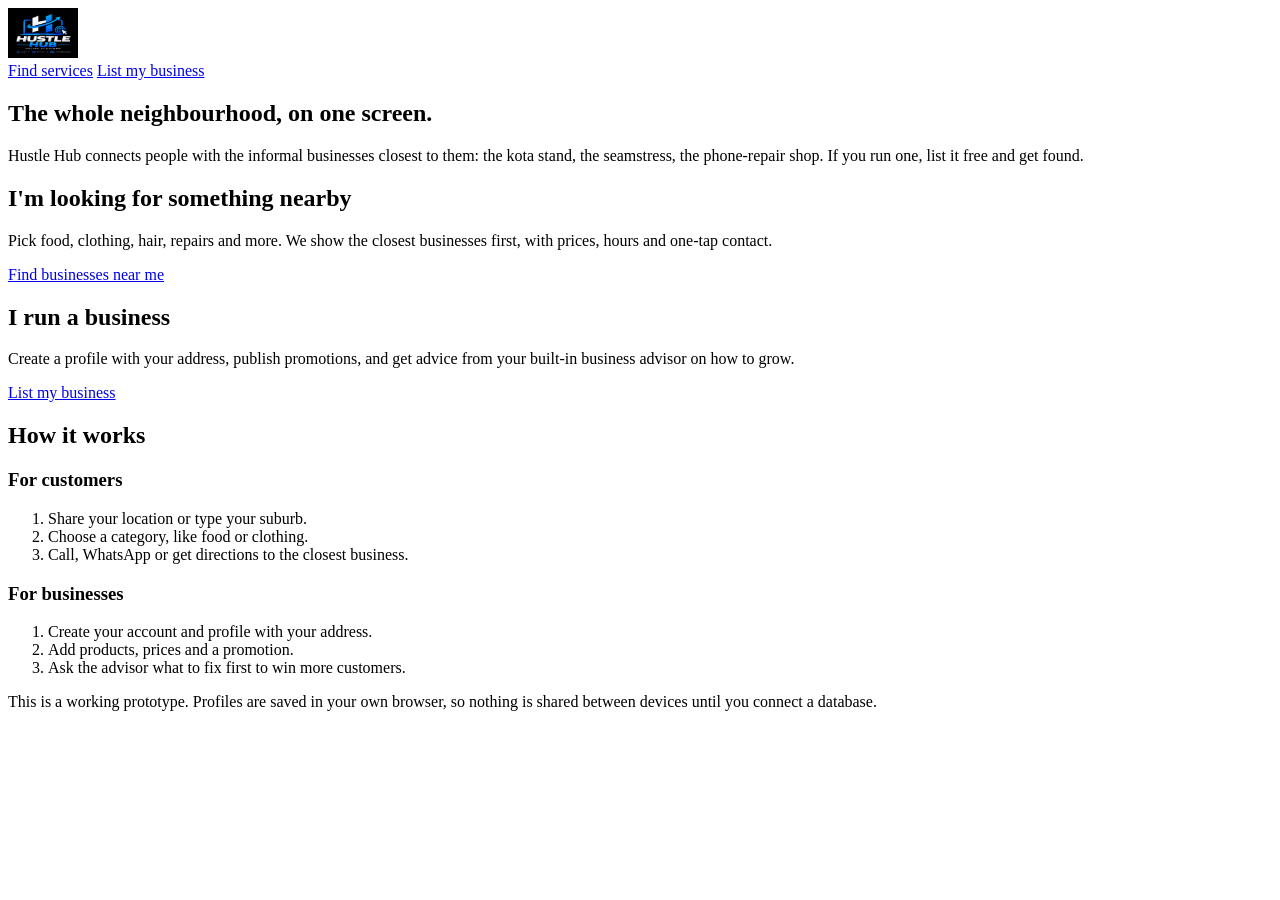
==== index.html @ f7a4a6bd "Add files via upload" ====
<!DOCTYPE html>
<html lang="en">
<head>
  <meta charset="utf-8">
  <meta name="viewport" content="width=device-width, initial-scale=1">
  <title>Hustle Hub: find and list local informal businesses</title>
  <meta name="description" content="Find informal businesses near you, or list yours and get found.">
  <link rel="preconnect" href="https://fonts.googleapis.com">
  <link rel="preconnect" href="https://fonts.gstatic.com" crossorigin>
  <link href="https://fonts.googleapis.com/css2?family=Bricolage+Grotesque:opsz,wght@12..96,500;12..96,700;12..96,800&family=Figtree:wght@400;500;600;700&display=swap" rel="stylesheet">
  <link rel="stylesheet" href="css/styles.css">
</head>
<body class="landing">
  <header class="site-header">
    <a class="logo slot" href="index.html"><span class="logo-slot" aria-hidden="true"><img src="WhatsApp Image 2026-09-21 at 06.44.46.jpeg" alt="" width="70px" height="50px"></span></a>
      
    <nav aria-label="Main">
      <a href="customer.html">Find services</a>
      <a href="business.html" class="btn btn-ghost btn-sm">List my business</a>
    </nav>
  </header>

  <main>
    <section class="hero container">
      <h1>The whole neighbourhood, on one screen.</h1>
      <p class="lead">Hustle Hub connects people with the informal businesses closest to them: the kota stand, the seamstress, the phone-repair shop. If you run one, list it free and get found.</p>
    </section>

    <section class="shopfronts container" aria-label="Choose how you want to use Corner Market">
      <article class="shopfront shopfront-customer">
        <div class="awning" aria-hidden="true"></div>
        <div class=" sign">
          <h2>I'm looking for something nearby</h2>
          <p>Pick food, clothing, hair, repairs and more. We show the closest businesses first, with prices, hours and one-tap contact.</p>
          <a class="btn btn-primary btn-lg" href="customer.html">Find businesses near me</a>
        </div>
      </article>

      <article class="shopfront shopfront-business">
        <div class="awning" aria-hidden="true"></div>
        <div class="sign">
          <h2>I run a business</h2>
          <p>Create a profile with your address, publish promotions, and get advice from your built-in business advisor on how to grow.</p>
          <a class="btn btn-accent btn-lg" href="business.html">List my business</a>
        </div>
      </article>
    </section>

    <section class="how container" aria-labelledby="howHeading">
      <h2 id="howHeading">How it works</h2>
      <div class="how-cols">
        <div>
          <h3>For customers</h3>
          <ol>
            <li>Share your location or type your suburb.</li>
            <li>Choose a category, like food or clothing.</li>
            <li>Call, WhatsApp or get directions to the closest business.</li>
          </ol>
        </div>
        <div>
          <h3>For businesses</h3>
          <ol>
            <li>Create your account and profile with your address.</li>
            <li>Add products, prices and a promotion.</li>
            <li>Ask the advisor what to fix first to win more customers.</li>
          </ol>
        </div>
      </div>
    </section>
  </main>

  <footer class="site-footer container">
    <p>This is a working prototype. Profiles are saved in your own browser, so nothing is shared between devices until you connect a database.</p>
  </footer>
  <script src="js/common.js"></script>
</body>
</html>
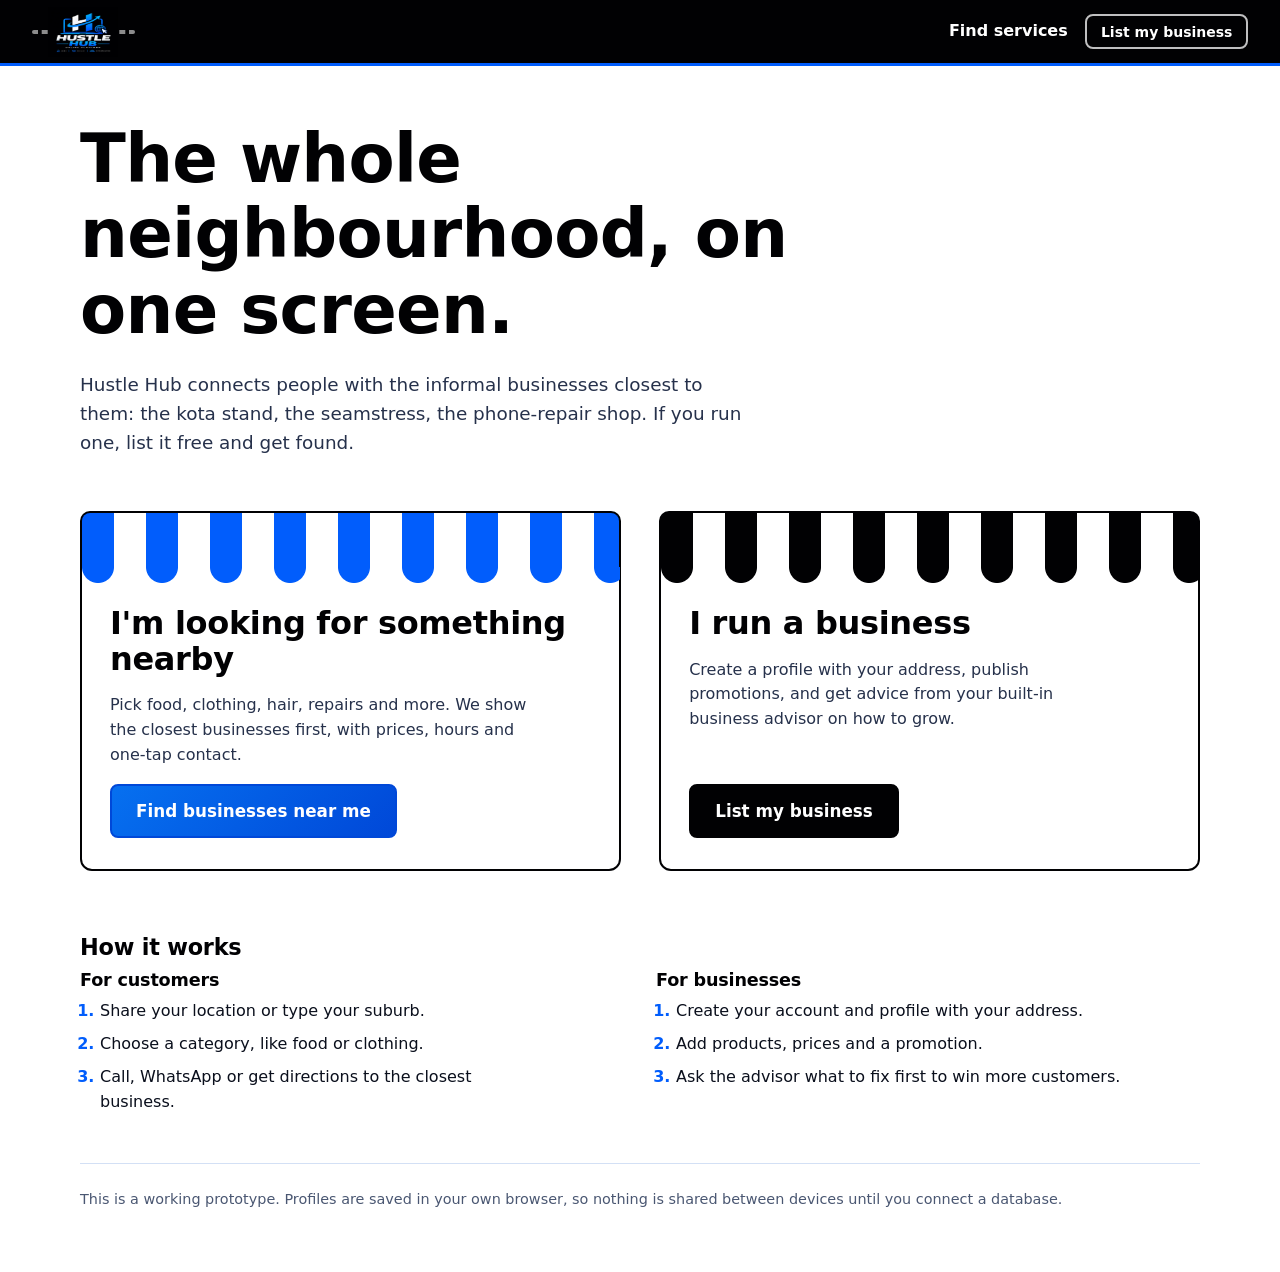
==== commit dcdfef4b: "Fix stylesheet link path in index.html" ====
--- a/index.html
+++ b/index.html
@@ -8,7 +8,7 @@
   <link rel="preconnect" href="https://fonts.googleapis.com">
   <link rel="preconnect" href="https://fonts.gstatic.com" crossorigin>
   <link href="https://fonts.googleapis.com/css2?family=Bricolage+Grotesque:opsz,wght@12..96,500;12..96,700;12..96,800&family=Figtree:wght@400;500;600;700&display=swap" rel="stylesheet">
-  <link rel="stylesheet" href="css/styles.css">
+ <link rel="stylesheet" href="styles.css">
 </head>
 <body class="landing">
   <header class="site-header">
@@ -74,4 +74,4 @@
   </footer>
   <script src="js/common.js"></script>
 </body>
-</html>+</html>
--- a/styles.css
+++ b/styles.css
@@ -0,0 +1,395 @@
+/* ==========================================================================
+   Corner Market – styles
+   Palette sampled from the Hustle Hub logo:
+     black        #010103   header, key buttons, featured badge
+     deep blue    #015DFC   primary actions, links, selected states
+     bright blue  #0595F8   accents, focus rings
+     cyan         #02C5FF   highlights on black, progress bar
+     white        #FFFFFF   surfaces and text on dark
+   All businesses share the same blue treatment, regardless of category.
+   ========================================================================== */
+
+:root {
+  --black: #010103;
+  --ink: #0a0f1c;
+  --muted: #4a5772;
+
+  --white: #ffffff;
+  --wall: #f3f8ff;          /* very light blue-white page background */
+  --surface: #ffffff;
+  --line: #d3e0f5;
+
+  --blue: #015dfc;
+  --blue-dark: #0048d8;
+  --blue-bright: #0595f8;
+  --cyan: #02c5ff;
+  --blue-tint: #e6f0ff;
+
+  --danger: #b3261e;        /* used only for errors and warnings */
+
+  --grad: linear-gradient(135deg, #0670f0 0%, #0048d8 100%);
+  --grad-logo: linear-gradient(90deg, #02c5ff 0%, #0595f8 45%, #015dfc 100%);
+  --grad-dark: linear-gradient(135deg, #010103 0%, #0a2270 55%, #015dfc 100%);
+
+  --font-head: 'Bricolage Grotesque', 'Trebuchet MS', 'Segoe UI', system-ui, sans-serif;
+  --font-body: 'Figtree', system-ui, -apple-system, 'Segoe UI', Roboto, sans-serif;
+
+  --radius: 12px;
+  --radius-sm: 8px;
+
+  --logo-width: 1px;
+  --logo-height: 1px;      /* header logo height: make larger or smaller here */
+}
+
+*, *::before, *::after { box-sizing: border-box; }
+html { -webkit-text-size-adjust: 100%; }
+body {
+  margin: 0;
+  background: var(--wall);
+  color: var(--ink);
+  font: 400 1rem/1.55 var(--font-body);
+}
+[hidden] { display: none !important; }
+img { max-width: 10; display: block; }
+h1, h2, h3 { font-family: var(--font-head); line-height: 1.12; margin: 0 0 .5em; letter-spacing: -.01em; color: var(--black); }
+h1 { font-size: clamp(2rem, 5vw, 3rem); font-weight: 800; }
+h2 { font-size: 1.4rem; font-weight: 700; }
+h3 { font-size: 1.1rem; font-weight: 700; }
+p { margin: 0 0 1em; }
+a { color: var(--blue); }
+
+.container { width: min(1120px, 100% - 2.5rem); margin-inline: auto; }
+.sr-only { position: absolute; width: 1px; height: 1px; overflow: hidden; clip: rect(0 0 0 0); white-space: nowrap; }
+.muted { color: var(--muted); }
+.small { font-size: .875rem; }
+.lead { font-size: 1.15rem; max-width: 58ch; color: #26314b; }
+.row { display: flex; flex-wrap: wrap; gap: .6rem; align-items: center; margin: .75rem 0; }
+.stack { display: grid; gap: 1.25rem; align-content: start; }
+
+:focus-visible { outline: 3px solid var(--blue-bright); outline-offset: 2px; }
+
+.icon { width: 1.5rem; height: 1.5rem; flex: none; }
+.icon-inline { width: 1.15rem; height: 1.15rem; color: var(--blue); }
+
+/* ---------- Header (black, with a blue rule) ---------- */
+.site-header {
+  display: flex; align-items: center; justify-content: space-between; gap: 1rem;
+  padding: .9rem clamp(1rem, 4vw, 2rem);
+  background: var(--black); color: var(--white);
+  border-bottom: 3px solid var(--blue);
+  position: sticky; top: 0; z-index: 20;
+}
+.site-header nav { display: flex; align-items: center; gap: 1.1rem; }
+.site-header nav a:not(.btn) { color: var(--white); text-decoration: none; font-weight: 600; }
+.site-header nav a:not(.btn):hover { text-decoration: underline; text-decoration-color: var(--cyan); text-underline-offset: 4px; }
+.site-header .btn-ghost { color: var(--white); border-color: rgba(255, 255, 255, .75); }
+.site-header .btn-ghost:hover { background: rgba(255, 255, 255, .12); }
+.site-header :focus-visible { outline-color: var(--cyan); }
+.brand {
+  display: inline-flex; align-items: center; gap: 0;
+  font: 800 1.3rem var(--font-head); color: var(--white); text-decoration: none; letter-spacing: -.02em;
+}
+.brand-name { white-space: nowrap; }
+/* Empty logo slot: shown until a file exists at the path set in CM.CONFIG.logo (js/common.js) */
+.logo-slot {
+  display: inline-flex; align-items: center; vertical-align: middle; margin-inline-end: .6rem; height: var(--logo-height); padding: 0 .9rem;
+  border: 2px dashed rgba(255, 255, 255, .55); border-radius: 6px;
+  font: 600 .8rem var(--font-body); color: rgba(255, 255, 255, .8);
+}
+.brand-logo { height: var(--logo-height); width: auto; vertical-align: middle; margin-inline-end: .6rem; max-width: min(240px, 55vw); object-fit: contain; }
+/* Once a logo image loads, the text name is kept for screen readers only */
+.brand.has-logo .brand-name {
+  position: absolute; width: 1px; height: 1px; overflow: hidden; clip: rect(0 0 0 0); white-space: nowrap;
+}
+
+/* ---------- Buttons ---------- */
+.btn {
+  display: inline-flex; align-items: center; justify-content: center; gap: .4rem;
+  padding: .7rem 1.15rem; border-radius: var(--radius-sm);
+  border: 2px solid var(--ink); background: var(--white); color: var(--ink);
+  font: 700 .95rem var(--font-body); text-decoration: none; cursor: pointer;
+  transition: transform .08s ease, background-color .15s ease, border-color .15s ease;
+}
+.btn:hover { transform: translateY(-1px); }
+.btn:active { transform: translateY(0); }
+.btn:disabled { opacity: .55; cursor: not-allowed; transform: none; }
+.btn-primary { background: var(--grad); border-color: var(--blue-dark); color: var(--white); }
+.btn-primary:hover { background: var(--blue-dark); }
+.btn-accent { background: var(--black); border-color: var(--black); color: var(--white); }   /* black button */
+.btn-accent:hover { background: #142042; border-color: #142042; }
+.btn-ghost { background: transparent; }
+.btn-ghost:hover { background: rgba(1, 93, 252, .08); }
+.btn-whatsapp { background: var(--white); border-color: var(--blue); color: var(--blue); }
+.btn-whatsapp:hover { background: var(--blue-tint); }
+.btn-lg { padding: .95rem 1.5rem; font-size: 1.05rem; }
+.btn-sm { padding: .45rem .85rem; font-size: .875rem; }
+.btn-block { width: 100%; }
+.link-btn { background: none; border: 0; padding: .25rem; color: var(--blue); font: 600 .875rem var(--font-body); cursor: pointer; text-decoration: underline; }
+.link-btn:hover { color: var(--blue-dark); }
+
+/* ---------- Landing ---------- */
+.landing { background: var(--white); }
+.hero { padding: clamp(2rem, 5vw, 3.5rem) 0 clamp(1.5rem, 3vw, 2.25rem); }
+.hero h1 { font-size: clamp(2.4rem, 6vw, 4.2rem); max-width: 18ch; margin-bottom: .35em; }
+
+.shopfronts { display: grid; grid-template-columns: repeat(2, 1fr); gap: clamp(1.25rem, 3vw, 2.5rem); padding-bottom: 3rem; }
+.shopfront { display: flex; flex-direction: column; --awn: var(--blue); animation: roll-down .7s cubic-bezier(.2, .8, .2, 1) both; }
+.shopfront-business { --awn: var(--black); animation-delay: .12s; }
+.awning {
+  position: relative; height: 56px;
+  border: 2px solid var(--black); border-bottom: 0; border-radius: 10px 10px 0 0;
+  background: repeating-linear-gradient(90deg, var(--awn) 0 32px, #fff 32px 64px);
+  z-index: 1;
+}
+.awning::after {
+  content: ''; position: absolute; left: 0px; right: -1px; top: 100%; height: 16px;
+  background: repeating-linear-gradient(90deg, var(--awn) 0 32px, #fff 32px 64px);
+  -webkit-mask: radial-gradient(circle at 16px 0, #000 15.5px, transparent 16.5px) 0 0 / 32px 16px repeat-x;
+          mask: radial-gradient(circle at 16px 0, #000 15.5px, transparent 16.5px) 0 0 / 32px 16px repeat-x;
+}
+.sign {
+  margin-top: -2px; padding: 2.4rem 1.75rem 1.9rem;
+  background: var(--surface); border: 2px solid var(--black); border-radius: 0 0 var(--radius) var(--radius);
+  flex: 1; display: flex; flex-direction: column; align-items: flex-start;
+}
+.sign h2 { font-size: clamp(1.5rem, 3vw, 2rem); font-weight: 800; }
+.sign p { color: #26314b; max-width: 42ch; flex: 1; }
+@keyframes roll-down {
+  from { transform: translateY(-14px); opacity: 0; }
+  to   { transform: none; opacity: 1; }
+}
+
+.how { padding: 1rem 0 3rem; }
+.how-cols { display: grid; grid-template-columns: repeat(2, 1fr); gap: 2rem; }
+.how ol { margin: 0; padding-left: 1.25rem; display: grid; gap: .5rem; max-width: 46ch; }
+.how ol li::marker { color: var(--blue); font-weight: 800; }
+.site-footer { padding: 1.5rem 0 3rem; border-top: 1px solid var(--line); color: var(--muted); font-size: .9rem; }
+
+/* ---------- Forms ---------- */
+.form { display: grid; gap: 1rem; }
+.field { display: grid; gap: .35rem; align-content: start; }
+.field label, .field .label, legend { font-weight: 700; font-size: .92rem; }
+small { color: var(--muted); font-size: .84rem; }
+input, select, textarea {
+  width: 100%; padding: .7rem .8rem; border: 2px solid var(--line); border-radius: var(--radius-sm);
+  background: #fff; color: var(--ink); font: inherit;
+}
+input:hover, select:hover, textarea:hover { border-color: #a9c1e8; }
+input:focus, select:focus, textarea:focus { outline: none; border-color: var(--blue); box-shadow: 0 0 0 3px rgba(5, 149, 248, .25); }
+textarea { resize: vertical; }
+fieldset { border: 2px solid var(--line); border-radius: var(--radius); padding: 1rem 1.1rem 1.1rem; margin: 0; display: grid; gap: .9rem; }
+legend { padding: 0 .4rem; }
+.inline-form { display: flex; gap: .5rem; flex: 1 1 320px; }
+.inline-form input { flex: 1; }
+.field-small { max-width: 160px; }
+.check, .switch { display: inline-flex; align-items: center; gap: .55rem; font-weight: 600; cursor: pointer; }
+.check input, .switch input { width: 1.2rem; height: 1.2rem; accent-color: var(--blue); }
+
+/* ---------- Customer: finder ---------- */
+.finder { padding: 2rem 0 1rem; }
+.finder h1 { max-width: 20ch; }
+.loc-box {
+  display: grid; gap: .75rem; padding: 1rem 1.15rem;
+  background: var(--surface); border: 2px solid var(--black); border-radius: var(--radius);
+}
+.loc-status { margin: 0; font-weight: 600; overflow-wrap: anywhere; display: flex; align-items: center; gap: .5rem; }
+.loc-actions { display: flex; flex-wrap: wrap; gap: .75rem; align-items: center; }
+
+.tiles { display: grid; grid-template-columns: repeat(auto-fill, minmax(132px, 1fr)); gap: .75rem; margin: 1.25rem 0; }
+@media (min-width: 1000px) { .tiles { grid-template-columns: repeat(8, 1fr); } }
+.tile {
+  display: flex; flex-direction: column; align-items: center; gap: .35rem;
+  padding: .9rem .5rem; text-align: center; cursor: pointer;
+  background: var(--surface); color: var(--ink); border: 2px solid var(--line); border-radius: var(--radius);
+  font: 700 .92rem var(--font-body);
+  transition: border-color .15s ease, background-color .15s ease;
+}
+.tile:hover { border-color: var(--blue); }
+.tile-icon {
+  display: grid; place-items: center; width: 46px; height: 46px; border-radius: 50%;
+  background: var(--blue); color: var(--white);
+}
+.tile-count { font-weight: 600; font-size: .8rem; color: var(--muted); }
+.tile.selected { background: var(--blue); border-color: var(--blue); color: var(--white); }
+.tile.selected .tile-icon { background: var(--white); color: var(--blue); }
+.tile.selected .tile-count { color: rgba(255, 255, 255, .85); }
+
+.toolbar { display: flex; flex-wrap: wrap; gap: 1rem; align-items: end; margin: 1.5rem 0 1rem; }
+.toolbar .field:first-child { flex: 1 1 260px; }
+.results-head { display: flex; flex-wrap: wrap; align-items: baseline; justify-content: space-between; gap: .5rem; margin: 1.25rem 0 .75rem; }
+.results-head h2 { margin: 0; scroll-margin-top: 90px; }
+
+.cards { display: grid; grid-template-columns: repeat(auto-fill, minmax(290px, 1fr)); gap: 1.1rem; padding-bottom: 3rem; }
+.card {
+  display: flex; flex-direction: column; overflow: hidden; cursor: pointer;
+  background: var(--surface); border: 2px solid var(--line); border-radius: var(--radius);
+  transition: border-color .15s ease;
+}
+.card:hover { border-color: var(--blue); }
+.cover { width: 100%; height: 150px; object-fit: cover; }
+.ph { display: grid; place-items: center; background: var(--grad-dark); color: var(--white); }
+.ph span { font: 800 3rem var(--font-head); letter-spacing: .04em; }
+.card-body { padding: .9rem 1rem 1.1rem; display: grid; gap: .5rem; }
+.card-top { display: flex; justify-content: space-between; align-items: baseline; gap: .75rem; }
+.card-top h3 { margin: 0; font-size: 1.12rem; }
+.dist { font-weight: 800; color: var(--blue); white-space: nowrap; }
+.desc { margin: 0; color: #33405c; font-size: .95rem; }
+.chips { display: flex; flex-wrap: wrap; gap: .4rem; }
+.chip {
+  display: inline-block; padding: .15rem .6rem; border: 1.5px solid var(--blue-bright); color: var(--blue-dark);
+  border-radius: 999px; font-size: .8rem; font-weight: 700; background: var(--white);
+}
+.chip-featured { background: var(--black); border-color: var(--black); color: var(--white); }
+.chip-sample { border-style: dashed; border-color: var(--muted); color: var(--muted); }
+.promo-strip { padding: .4rem .6rem; background: var(--blue-tint); border-left: 4px solid var(--blue); font-size: .9rem; border-radius: 0 6px 6px 0; }
+
+.empty { grid-column: 1 / -1; padding: 2rem 1.5rem; text-align: center; border: 2px dashed var(--line); border-radius: var(--radius); background: var(--surface); }
+.empty h3 { margin-bottom: .3em; }
+.empty p { margin: 0 auto; max-width: 48ch; color: var(--muted); }
+
+/* ---------- Detail dialog ---------- */
+.detail {
+  width: min(640px, calc(100vw - 1.5rem)); max-height: min(90vh, 900px); overflow: auto; padding: 0;
+  border: 2px solid var(--black); border-radius: 14px; background: var(--surface); color: var(--ink);
+}
+.detail[open] { animation: pop .18s ease-out; }
+.detail::backdrop { background: rgba(1, 1, 3, .7); }
+@keyframes pop { from { transform: translateY(10px); opacity: 0; } to { transform: none; opacity: 1; } }
+.detail-close {
+  position: absolute; top: .6rem; right: .6rem; z-index: 2; width: 38px; height: 38px; border-radius: 50%;
+  border: 2px solid var(--black); background: #fff; color: var(--black); font-size: 1.5rem; line-height: 1; cursor: pointer;
+}
+.detail-cover { width: 100%; height: 210px; object-fit: cover; }
+.detail-cover.ph span { font-size: 4rem; }
+.detail-body { padding: 1.25rem 1.4rem 1.5rem; display: grid; gap: .9rem; }
+.detail-body h2, .detail-body h3, .detail-body p { margin: 0; }
+.promo-block { display: grid; gap: .5rem; }
+.promo { display: grid; padding: .6rem .8rem; background: var(--blue-tint); border-left: 4px solid var(--blue); border-radius: 0 8px 8px 0; }
+.promo em { color: var(--muted); font-size: .85rem; }
+.price-list { list-style: none; margin: 0; padding: 0; }
+.price-list li { display: flex; justify-content: space-between; gap: 1rem; padding: .5rem 0; border-bottom: 1px dashed var(--line); }
+.price-list li span:last-child { font-weight: 800; }
+.facts { display: grid; gap: .5rem; margin: 0; }
+.facts div { display: grid; grid-template-columns: 90px 1fr; gap: .5rem; }
+.facts dt { font-weight: 700; }
+.facts dd { margin: 0; color: #26314b; }
+.actions { display: flex; flex-wrap: wrap; gap: .6rem; }
+
+/* ---------- Business: auth ---------- */
+.auth { display: grid; grid-template-columns: 1.05fr 1fr; gap: clamp(1.5rem, 5vw, 4rem); padding: clamp(2rem, 5vw, 4rem) 0; align-items: start; }
+.auth-intro h1 { max-width: 14ch; }
+.perks { list-style: none; padding: 0; margin: 1.5rem 0 0; display: grid; gap: .6rem; }
+.perks li { padding-left: 1.7rem; position: relative; font-weight: 600; }
+.perks li::before {
+  content: '✓'; position: absolute; left: 0; top: .2em; width: 1.15rem; height: 1.15rem; border-radius: 50%;
+  display: grid; place-items: center; background: var(--blue); color: #fff; font-size: .72rem; font-weight: 800;
+}
+.auth-card { background: var(--surface); border: 2px solid var(--black); border-radius: var(--radius); padding: 1.4rem; }
+.auth-tabs { display: grid; grid-template-columns: 1fr 1fr; gap: .4rem; margin-bottom: 1.25rem; padding: .3rem; background: var(--wall); border-radius: 10px; }
+.auth-tab { padding: .6rem; border: 0; border-radius: 8px; background: transparent; font: 700 .95rem var(--font-body); color: var(--muted); cursor: pointer; }
+.auth-tab[aria-selected='true'] { background: var(--black); color: #fff; }
+
+/* ---------- Business: dashboard ---------- */
+.dash-head { display: flex; flex-wrap: wrap; justify-content: space-between; align-items: end; gap: 1rem; padding: 2rem 0 1rem; }
+.dash-head h1 { margin: 0; font-size: clamp(1.7rem, 4vw, 2.4rem); }
+.dash-head p { margin: 0; }
+.dash-actions { display: flex; gap: .6rem; flex-wrap: wrap; }
+
+.tabs { display: flex; gap: .25rem; overflow-x: auto; border-bottom: 2px solid var(--black); margin-bottom: 1.5rem; scrollbar-width: thin; }
+.tab {
+  flex: none; padding: .75rem 1.1rem; background: transparent; border: 0; border-bottom: 5px solid transparent; margin-bottom: -2px;
+  font: 700 .95rem var(--font-body); color: var(--muted); cursor: pointer; white-space: nowrap;
+}
+.tab:hover { color: var(--black); }
+.tab[aria-selected='true'] { color: var(--black); border-bottom-color: var(--blue); }
+
+.panel { padding-bottom: 3rem; }
+.box { background: var(--surface); border: 2px solid var(--line); border-radius: var(--radius); padding: 1.35rem; }
+.box h2 { margin-bottom: .35em; }
+.grid-2 { display: grid; grid-template-columns: repeat(2, 1fr); gap: 1.25rem; }
+.grid-2 > .field { margin: 0; }
+
+.notice { display: flex; flex-wrap: wrap; gap: .5rem 1rem; align-items: center; padding: .9rem 1.1rem; margin-bottom: 1.25rem; border-radius: var(--radius); }
+.notice-warn { background: var(--blue-tint); border: 2px solid var(--blue); }
+
+.stats { display: grid; grid-template-columns: repeat(3, 1fr); gap: 1rem; margin-bottom: 1.25rem; }
+.stat { display: grid; padding: 1rem 1.2rem; background: var(--surface); border: 2px solid var(--line); border-radius: var(--radius); border-top: 4px solid var(--blue); }
+.stat-num { font: 800 2.4rem/1 var(--font-head); color: var(--black); }
+.stat-label { color: var(--muted); font-size: .9rem; font-weight: 600; margin-top: .3rem; }
+
+.meter-row { display: flex; align-items: center; gap: .8rem; margin: .5rem 0 1rem; }
+.meter { flex: 1; height: 14px; background: var(--wall); border: 2px solid var(--black); border-radius: 999px; overflow: hidden; }
+.meter-fill { height: 100%; width: 0; background: var(--grad-logo); transition: width .5s ease; }
+.todo { list-style: none; margin: 0 0 1rem; padding: 0; display: grid; gap: .6rem; }
+.todo li { display: grid; gap: .1rem; padding: .6rem .8rem; border-left: 4px solid var(--blue); background: var(--blue-tint); border-radius: 0 8px 8px 0; }
+.todo li span { font-size: .9rem; color: #33405c; }
+.todo li.ok { border-color: var(--black); background: var(--wall); }
+
+.address { background: var(--wall); }
+.loc-state { margin: 0; font-weight: 600; font-size: .92rem; }
+.loc-state.ok { color: var(--blue-dark); }
+.loc-state.warn { color: var(--danger); }
+
+.photo-row { display: flex; align-items: center; gap: 1rem; }
+.photo-preview {
+  width: 104px; height: 104px; border-radius: var(--radius); overflow: hidden; border: 2px solid var(--black);
+  display: grid; place-items: center; background: var(--grad-dark); color: #fff; font: 800 1.9rem var(--font-head); letter-spacing: .04em;
+}
+.photo-preview img { width: 100%; height: 100%; object-fit: cover; }
+.photo-row .btn { cursor: pointer; }
+label.btn:focus-within { outline: 3px solid var(--blue-bright); }
+
+.item-form { display: flex; flex-wrap: wrap; gap: .75rem; align-items: end; margin: 1rem 0; }
+.item-form .field:first-child { flex: 1 1 220px; }
+.list { list-style: none; margin: 0; padding: 0; }
+.list li { display: flex; align-items: center; gap: .8rem; padding: .7rem 0; border-bottom: 1px dashed var(--line); }
+.list .li-name { flex: 1; font-weight: 600; }
+.list .li-price { font-weight: 800; }
+.empty-line { color: var(--muted); }
+.promo-item { justify-content: space-between; align-items: flex-start !important; }
+.promo-item > div { display: grid; gap: .15rem; }
+.promo-item em { color: var(--muted); font-size: .85rem; }
+.promo-item.expired { opacity: .55; }
+
+/* ---------- Advisor chat ---------- */
+.chat { display: grid; gap: .9rem; }
+.chat-head h2 { margin-bottom: .1em; }
+.chat-head p { margin: 0; }
+.chat-log {
+  height: min(60vh, 560px); overflow-y: auto; position: relative; display: flex; flex-direction: column; gap: .7rem;
+  padding: 1rem; background: var(--wall); border-radius: var(--radius); border: 2px solid var(--line);
+}
+.msg { display: flex; }
+.msg.user { justify-content: flex-end; }
+.bubble { max-width: min(560px, 88%); padding: .7rem .95rem; border-radius: 14px; background: #fff; border: 2px solid var(--line); line-height: 1.5; }
+.msg.bot .bubble { border-bottom-left-radius: 4px; }
+.msg.user .bubble { background: var(--blue); border-color: var(--blue); color: #fff; border-bottom-right-radius: 4px; }
+.typing { display: inline-flex; gap: 5px; padding: .9rem 1rem; }
+.typing i { width: 8px; height: 8px; border-radius: 50%; background: var(--blue-bright); animation: blink 1.1s infinite ease-in-out; }
+.typing i:nth-child(2) { animation-delay: .15s; }
+.typing i:nth-child(3) { animation-delay: .3s; }
+@keyframes blink { 0%, 80%, 100% { opacity: .25; } 40% { opacity: 1; } }
+.chips-row { display: flex; flex-wrap: wrap; gap: .5rem; }
+.chip-btn { padding: .4rem .8rem; border-radius: 999px; border: 2px solid var(--black); background: #fff; color: var(--black); font: 600 .85rem var(--font-body); cursor: pointer; }
+.chip-btn:hover { background: var(--blue-tint); border-color: var(--blue); color: var(--blue-dark); }
+.chat-form { display: flex; gap: .6rem; }
+
+/* ---------- Toasts ---------- */
+#toasts { position: fixed; left: 50%; bottom: 1.25rem; transform: translateX(-50%); display: grid; gap: .5rem; z-index: 100; width: min(440px, calc(100vw - 2rem)); }
+.toast { padding: .8rem 1rem; border-radius: 10px; background: var(--black); color: #fff; font-weight: 600; box-shadow: 0 6px 18px rgba(0, 0, 0, .3); animation: pop .2s ease-out; }
+.toast.error { background: var(--danger); }
+.toast.success { background: var(--blue); }
+.toast.out { opacity: 0; transition: opacity .3s; }
+
+/* ---------- Responsive ---------- */
+@media (max-width: 800px) {
+  .shopfronts, .how-cols, .auth, .grid-2 { grid-template-columns: 1fr; }
+  .stats { grid-template-columns: 1fr; }
+  .site-header nav a:not(.btn) { display: none; }
+  .sign { min-height: 0; }
+  .facts div { grid-template-columns: 1fr; gap: 0; }
+}
+
+@media (prefers-reduced-motion: reduce) {
+  *, *::before, *::after { animation: none !important; transition: none !important; }
+}
